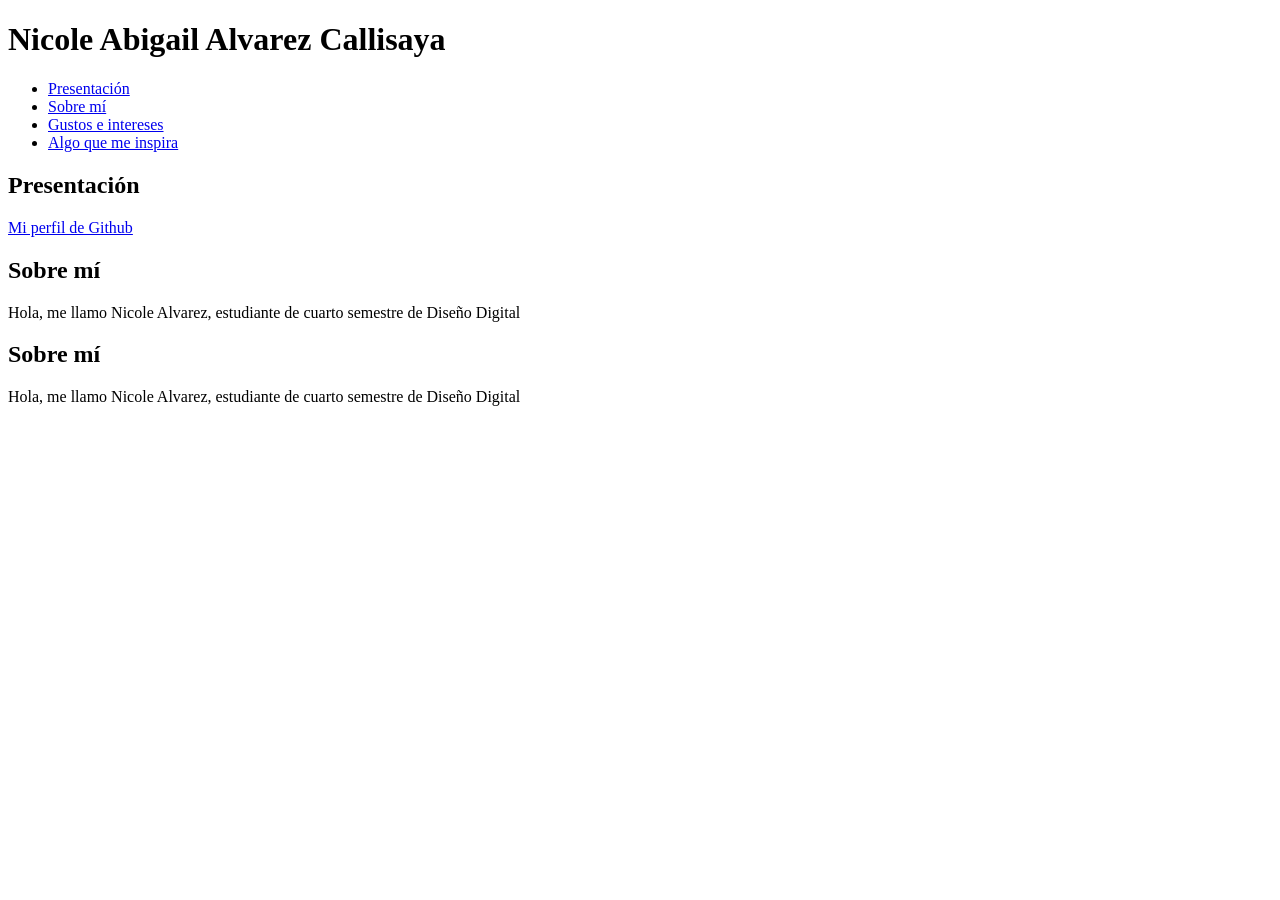
==== pages/estudiantes/nicole-alvarez/index.html @ 57a853e4 "modificacion" ====
<!DOCTYPE html>
<html lang="en">
<head>
    <meta charset="UTF-8">
    <meta http-equiv="X-UA-Compatible" content="IE=edge">
    <meta name="viewport" content="width=device-width, initial-scale=1.0">
    <title>Página personal - Taller de Diseño Digital 1</title>
</head>
<body>
    <header>
        <h1>Nicole Abigail Alvarez Callisaya</h1>
        
        <nav>
            <ul>
                <li><a href="#presentacion">Presentación</a></li>
                <li><a href="#sobre-mi">Sobre mí</a></li>
                <li><a href="#gustos">Gustos e intereses</a></li>
                <li><a href="#inspiracion">Algo que me inspira</a></li>
            </ul>
        </nav>
    </header>

    <main>
         <section id="presentacion">
             <h2>Presentación</h2>
            <p>
                <a href="https://github.com/nicolealvarezc-dot" target="_blank" rel="noopener">Mi perfil de Github</a>
             </p>
        </section>

        <section id="sobre-mi">
            <h2>Sobre mí</h2>
           <p>
               Hola, me llamo Nicole Alvarez, estudiante de cuarto semestre de Diseño Digital 
            </p>
       </section>

       <section id="gustos">
        <h2>Sobre mí</h2>
        <p>
           Hola, me llamo Nicole Alvarez, estudiante de cuarto semestre de Diseño Digital 
        </p>
        </section>



</main>


</body>
</html>
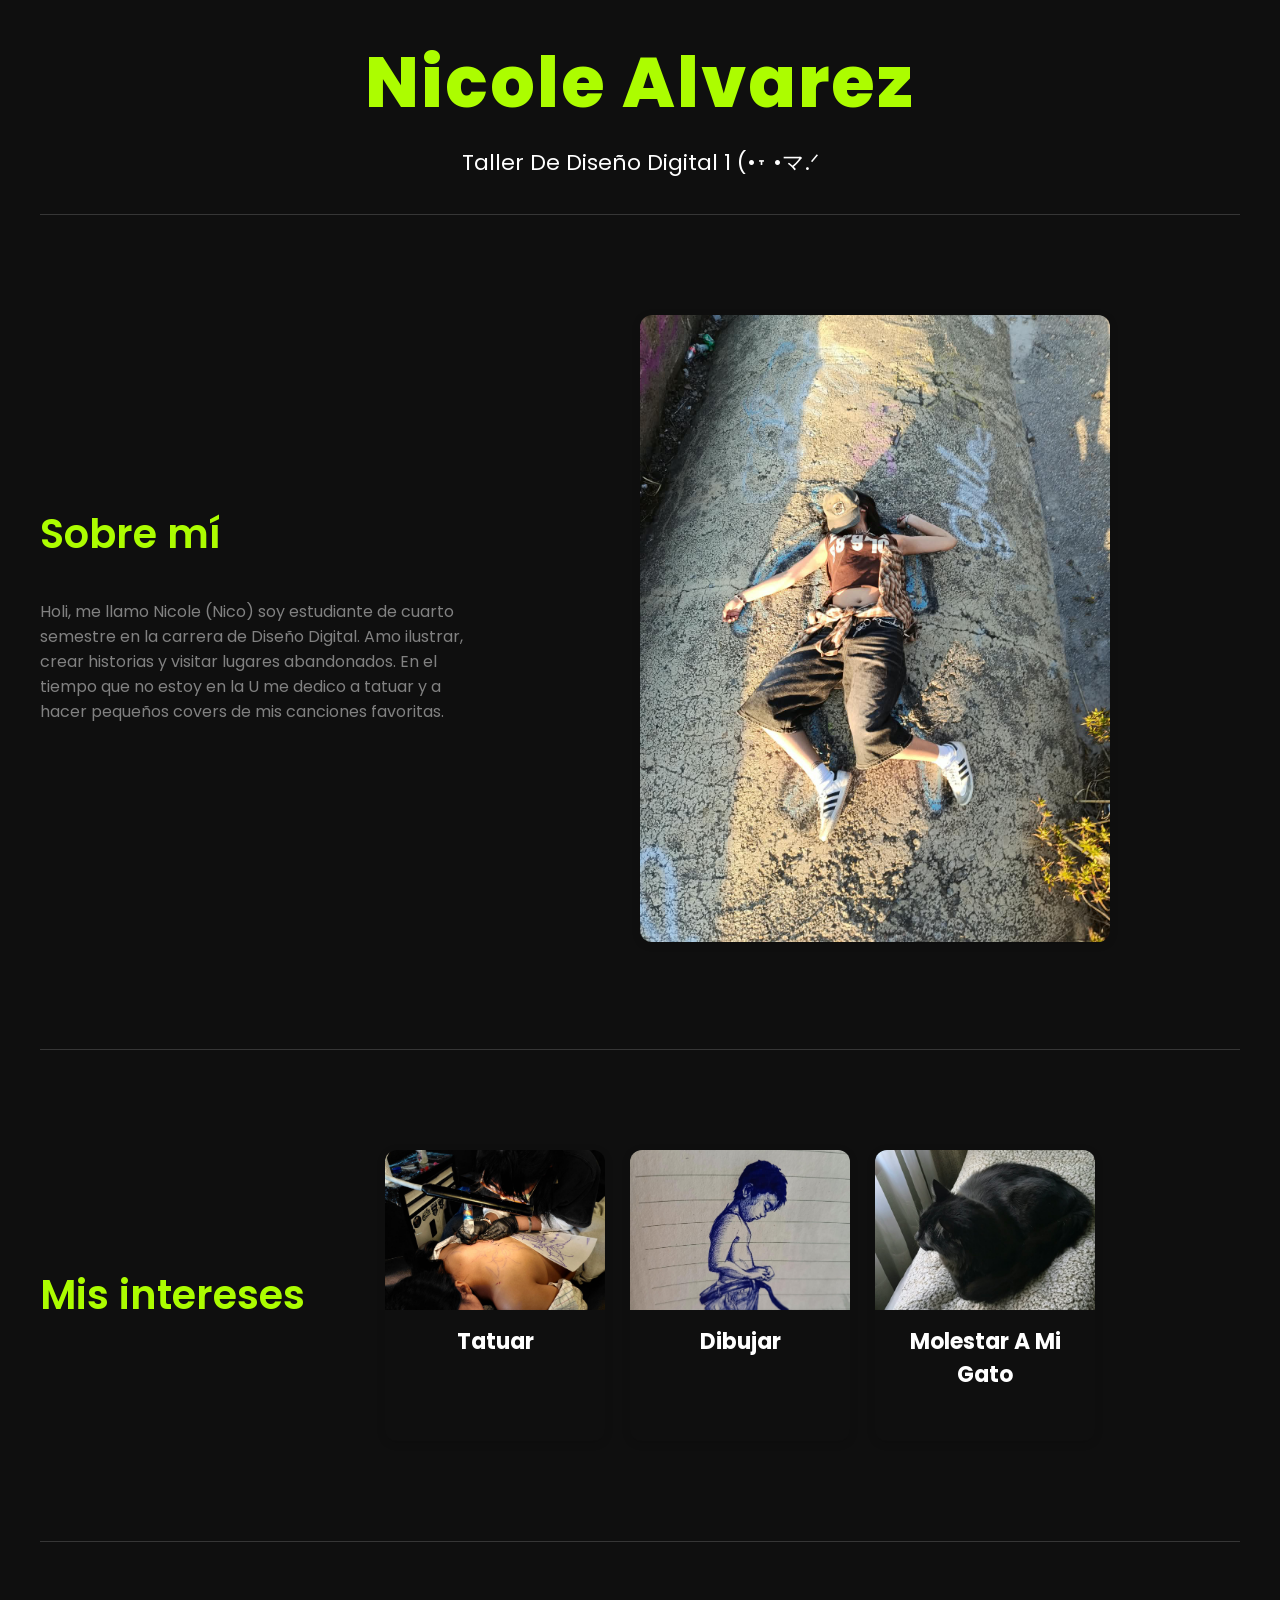
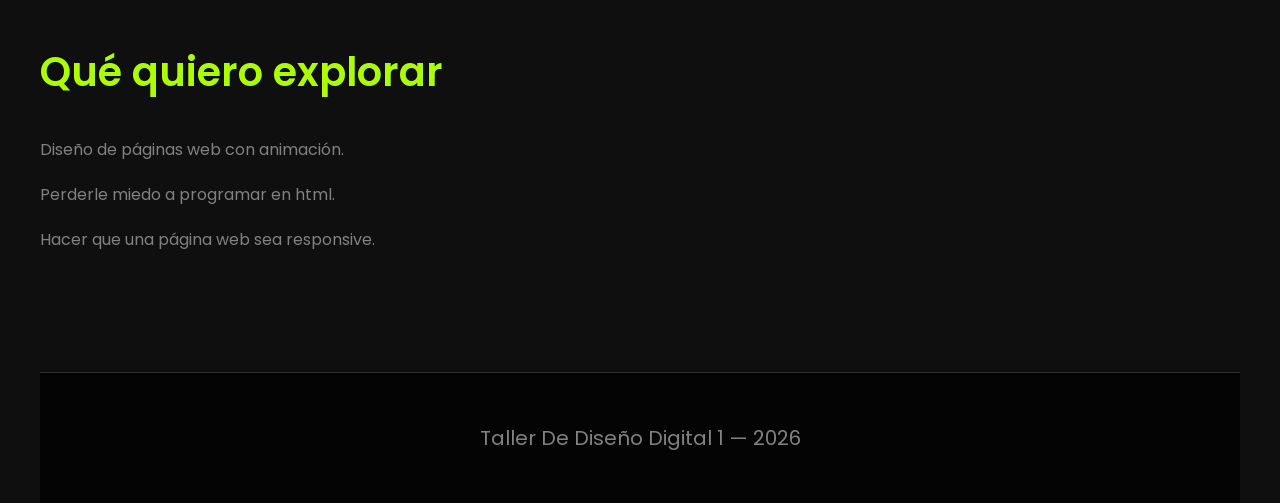
==== commit 7c595bc7: "Agregar mi pagina personal" ====
--- a/pages/estudiantes/nicole-alvarez/index.html
+++ b/pages/estudiantes/nicole-alvarez/index.html
@@ -1,51 +1,95 @@
 <!DOCTYPE html>
-<html lang="en">
+<html lang="es">
+
 <head>
     <meta charset="UTF-8">
-    <meta http-equiv="X-UA-Compatible" content="IE=edge">
     <meta name="viewport" content="width=device-width, initial-scale=1.0">
-    <title>Página personal - Taller de Diseño Digital 1</title>
+    <title>Nombre del estudiante</title>
+    <link rel="stylesheet" href="styles.css">
 </head>
+
 <body>
-    <header>
-        <h1>Nicole Abigail Alvarez Callisaya</h1>
-        
-        <nav>
-            <ul>
-                <li><a href="#presentacion">Presentación</a></li>
-                <li><a href="#sobre-mi">Sobre mí</a></li>
-                <li><a href="#gustos">Gustos e intereses</a></li>
-                <li><a href="#inspiracion">Algo que me inspira</a></li>
-            </ul>
-        </nav>
+
+    <header class="header">
+        <div class="header-content container">
+           
+            <div class="header-info">
+                <h1>Nicole Alvarez</h1>
+                <p>Taller de Diseño Digital 1 (•˕ •マ.ᐟ</p>
+            </div>
+           
+        </div>
+       
     </header>
 
     <main>
-         <section id="presentacion">
-             <h2>Presentación</h2>
-            <p>
-                <a href="https://github.com/nicolealvarezc-dot" target="_blank" rel="noopener">Mi perfil de Github</a>
-             </p>
+
+        <section class="sobreMi container">
+
+            <div class="info">
+                <h2>Sobre mí</h2>
+                <p>Holi, me llamo Nicole (Nico) soy estudiante de cuarto semestre en la carrera de Diseño Digital. 
+                    Amo ilustrar, crear historias y visitar lugares abandonados. En el tiempo que no estoy en la U me dedico a tatuar y a hacer pequeños covers de mis canciones favoritas.</p>
+
+            </div>
+
+            <div class="yo">
+                <img class="img-1" src="imagenes/yo.jpeg" alt="yo">
+            </div>
+        
         </section>
 
-        <section id="sobre-mi">
-            <h2>Sobre mí</h2>
-           <p>
-               Hola, me llamo Nicole Alvarez, estudiante de cuarto semestre de Diseño Digital 
-            </p>
-       </section>
+        <section class="intereses container">
+            <div class="info2">
+                <h2>Mis intereses</h2>
+            </div>
+        
+            <section class = "cards">
+                <div class="card">
+                    <img src="imagenes/tatuando.jpeg" alt="tatuar">
+                    <div class="card-contenido">
+                        <h3>Tatuar</h3>
+                    </div> 
+                </div>
 
-       <section id="gustos">
-        <h2>Sobre mí</h2>
-        <p>
-           Hola, me llamo Nicole Alvarez, estudiante de cuarto semestre de Diseño Digital 
-        </p>
+                <div class="card">
+                    <img src="imagenes/dibujo.jpeg" alt="dibujar">
+                    <div class="card-contenido">
+                        <h3>Dibujar</h3>
+                    </div> 
+                </div>
+
+                <div class="card">
+                    <img src="imagenes/gatiño.jpeg" alt="cabroncito">
+                    <div class="card-contenido">
+                        <h3>Molestar a mi gato</h3>
+                    </div> 
+                </div>
+                
+            </section>
+            
         </section>
 
+        <section class="explorar container">
+
+            <div class="info3">
+                <h2>Qué quiero explorar</h2>
+                <p>Diseño de páginas web con animación.</p>
+                <p>Perderle miedo a programar en html.</p>
+                <p>Hacer que una página web sea responsive.</p>
 
 
-</main>
+                <p> </p>
+            </div>
+           
+        </section>
 
+    </main>
+
+    <footer class="footer container">
+        <p>Taller de Diseño Digital 1 — 2026</p>
+    </footer>
 
 </body>
+
 </html>
--- a/pages/estudiantes/nicole-alvarez/styles.css
+++ b/pages/estudiantes/nicole-alvarez/styles.css
@@ -0,0 +1,181 @@
+@import url('https://fonts.googleapis.com/css2?family=Poppins:ital,wght@0,100;0,200;0,300;0,400;0,500;0,600;0,700;0,800;0,900;1,100;1,200;1,300;1,400;1,500;1,600;1,700;1,800;1,900&display=swap');
+
+*{
+    margin: 0;
+    padding: 0;
+    box-sizing: border-box;
+    text-decoration: none;
+    list-style: none;
+}
+
+body{
+    font-family: 'Poppins', sans-serif;
+    background-color: #0f0f0f;
+}
+
+.container {
+    max-width: 1200px;
+    margin: 0 auto;
+}
+
+.header{
+    min-height: 20vh;
+    display: flex;
+    align-items: center;
+    justify-content: center;
+    text-align: center;
+}
+
+
+
+.header-info h1{
+    color: #acfd00;
+    font-size: 70px;
+    font-weight: 800;
+    letter-spacing: 2px;
+    margin-top: 30px;
+    margin-bottom: 10px;
+}
+
+.header-info p{
+    color: #FFFFFF;
+    font-size: 22px;
+    text-transform: capitalize;
+    margin-bottom: 35px;
+}
+
+.sobreMi{
+    border-top: 1px solid #FFFFFF29;
+    padding: 100px 0;
+    display: flex;
+    align-items: center;
+}
+
+.info{
+    width: 50%;
+    padding-right: 150px;
+}
+ 
+.info h2{
+    font-size: 40px;
+    color: #acfd00;
+    font-weight: 600;
+    margin-bottom: 35px;
+}
+
+.info p{
+    font-size: 16px;
+    color: #818181;
+    margin-bottom: 35px;
+}
+
+.img-1{
+    border-radius: 12px;
+    overflow: hidden;
+    width: 470px;
+    box-shadow: 0 2px 8px rgba(0, 0, 0, 0.15);
+}
+
+
+
+.intereses{
+    border-top: 1px solid #FFFFFF29;
+    padding: 100px 0;
+    display: flex;
+    align-items: center;
+}
+
+.info2 h2{
+    font-size: 40px;
+    color: #acfd00;
+    font-weight: 600;
+    margin-right: 80px;
+}
+
+.cards{
+    display: flex;
+    justify-content: center;
+    gap: 25px;
+    flex-wrap: wrap;
+}
+
+.card{
+    width: 220px;
+    border-radius: 12px;
+    overflow: hidden;
+    box-shadow: 0 2px 8px rgba(0, 0, 0, 0.15);
+}
+
+.card img{
+    width: 100%;
+    height: 160px;
+    object-fit: cover;
+    display: block;
+}
+
+.card-contenido{
+    padding: 15px;
+    align-items: center;
+    text-align: center;
+}
+
+.card-contenido h3{
+    margin: 0 0 10px;
+    color: #FFFFFF;
+    font-size: 22px;
+    text-transform: capitalize;
+    margin-bottom: 35px;
+}
+
+
+
+
+
+
+.explorar{
+    border-top: 1px solid #FFFFFF29;
+    padding: 100px 0;
+    display: flex;
+    align-items: center;
+}
+
+
+.info3{
+    width: 50%;
+    padding-right: 150px;
+}
+ 
+.info3 h2{
+    font-size: 40px;
+    color: #acfd00;
+    font-weight: 600;
+    margin-bottom: 35px;
+}
+
+.info3 p{
+    font-size: 16px;
+    color: #818181;
+    margin-bottom: 20px;
+}
+
+
+
+
+
+
+.footer{
+    border-top: 1px solid #FFFFFF29;
+    padding: 50px 0;
+    display: flex;
+    align-items: center;
+    justify-content: center;
+    text-align: center;
+    background-color: #040404;
+}
+
+.footer p{
+    color: #818181;
+    font-size: 20px;
+    font-weight: 400;
+    text-transform: capitalize;
+}
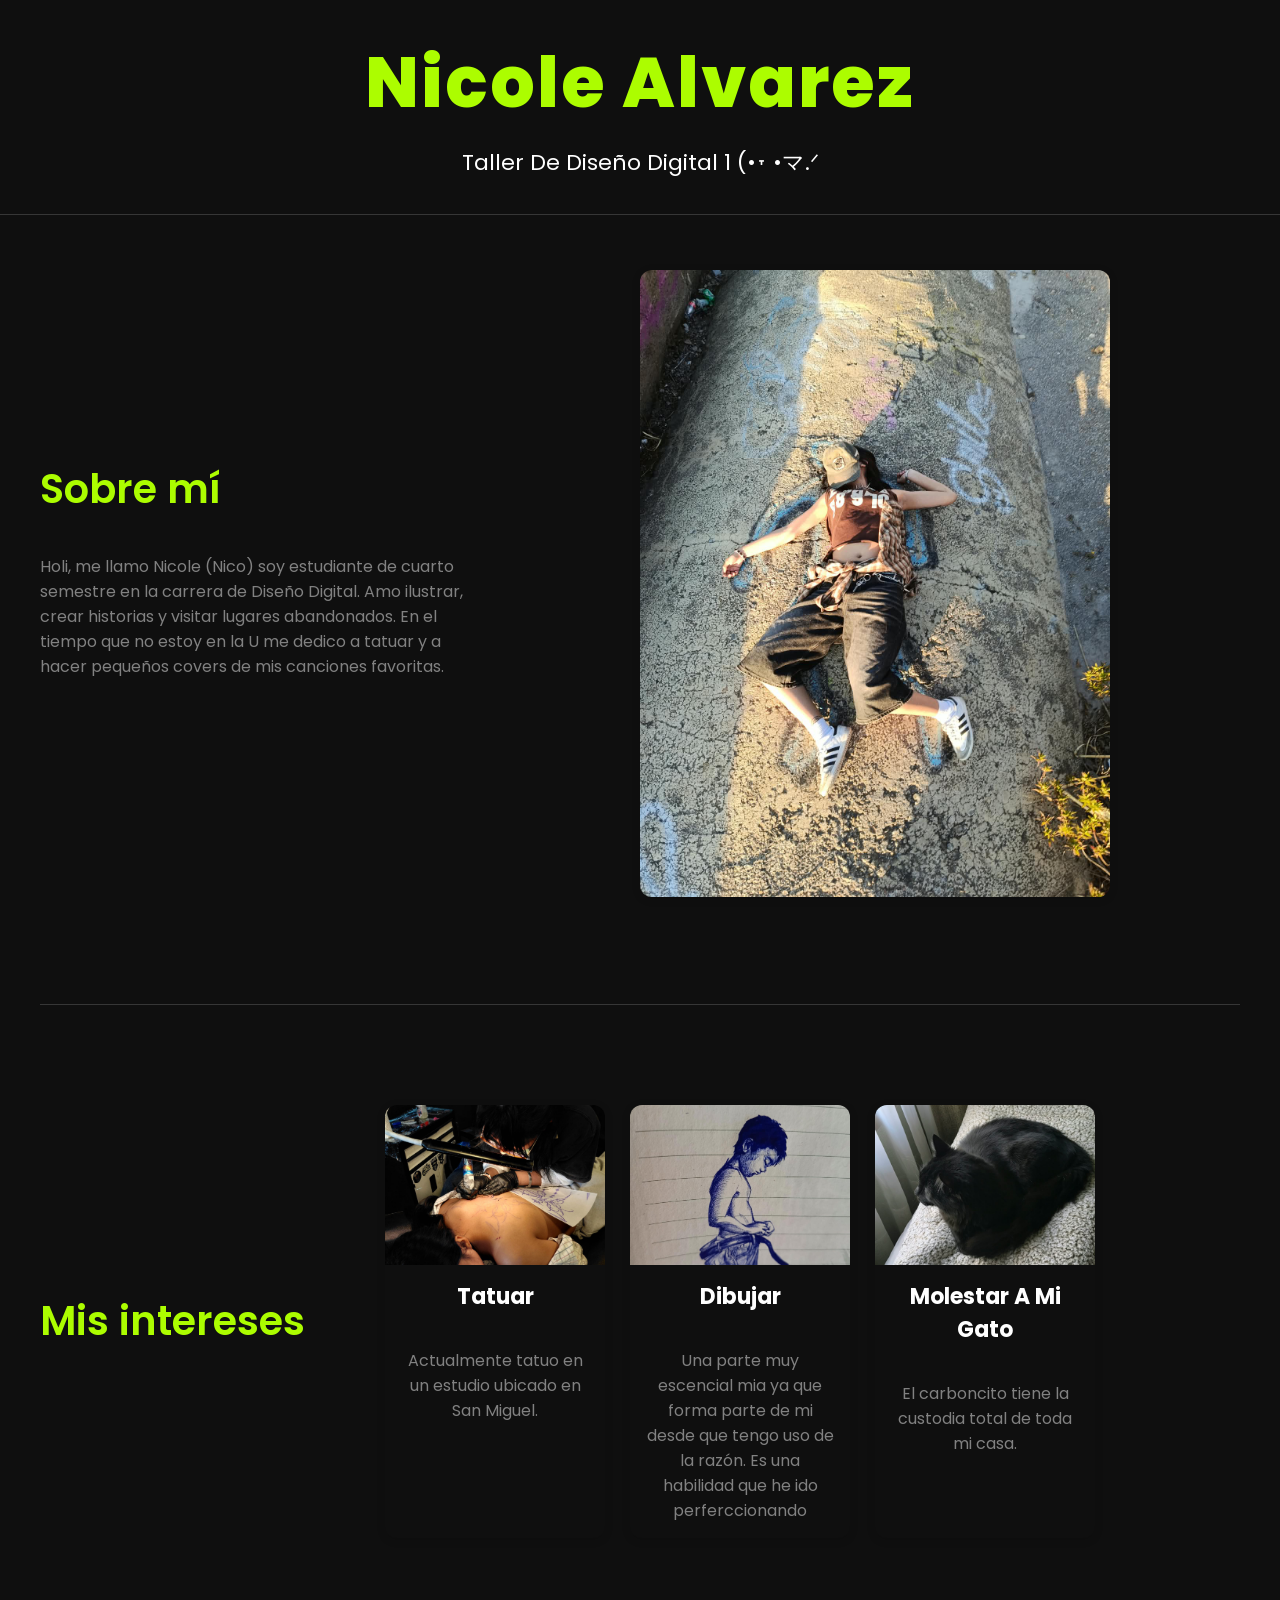
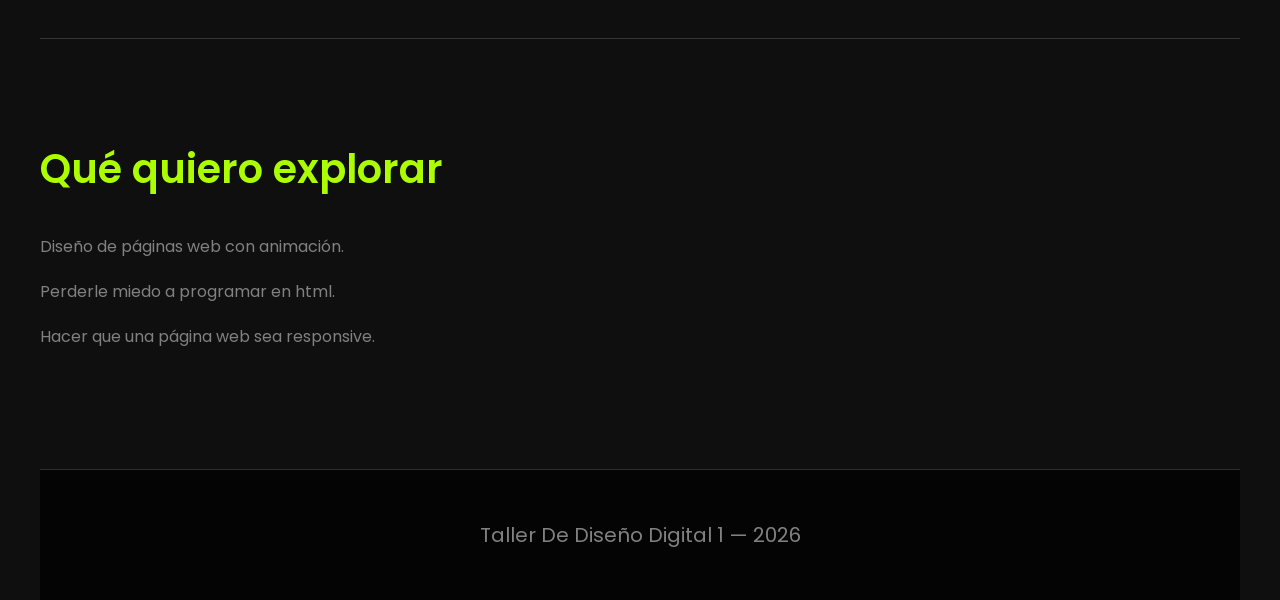
==== commit d98f15b8: "Acualización paágina personal" ====
--- a/pages/estudiantes/nicole-alvarez/index.html
+++ b/pages/estudiantes/nicole-alvarez/index.html
@@ -49,6 +49,7 @@
                     <img src="imagenes/tatuando.jpeg" alt="tatuar">
                     <div class="card-contenido">
                         <h3>Tatuar</h3>
+                        <p> Actualmente tatuo en un estudio ubicado en San Miguel.</p>
                     </div> 
                 </div>
 
@@ -56,6 +57,7 @@
                     <img src="imagenes/dibujo.jpeg" alt="dibujar">
                     <div class="card-contenido">
                         <h3>Dibujar</h3>
+                        <p> Una parte muy escencial mia ya que forma parte de mi desde que tengo uso de la razón. Es una habilidad que he ido perferccionando</p>
                     </div> 
                 </div>
 
@@ -63,6 +65,7 @@
                     <img src="imagenes/gatiño.jpeg" alt="cabroncito">
                     <div class="card-contenido">
                         <h3>Molestar a mi gato</h3>
+                        <p> El carboncito tiene la custodia total de toda mi casa.</p>
                     </div> 
                 </div>
                 
--- a/pages/estudiantes/nicole-alvarez/styles.css
+++ b/pages/estudiantes/nicole-alvarez/styles.css
@@ -19,11 +19,16 @@
 }
 
 .header{
+    background-color: #0f0f0f;
     min-height: 20vh;
     display: flex;
     align-items: center;
     justify-content: center;
     text-align: center;
+    position: fixed;
+    top: 0; left: 0;
+    width: 100%;
+    border-bottom: 1px solid #FFFFFF29;
 }
 
 
@@ -45,7 +50,7 @@
 }
 
 .sobreMi{
-    border-top: 1px solid #FFFFFF29;
+    margin-top: 170px;
     padding: 100px 0;
     display: flex;
     align-items: center;
@@ -117,6 +122,9 @@
     padding: 15px;
     align-items: center;
     text-align: center;
+    font-size: 16px;
+    color: #818181;
+   
 }
 
 .card-contenido h3{
@@ -127,6 +135,9 @@
     margin-bottom: 35px;
 }
 
+.card:hover{
+    background-color: #95db00;
+}
 
 
 
@@ -178,4 +189,4 @@
     font-size: 20px;
     font-weight: 400;
     text-transform: capitalize;
-}
+}
